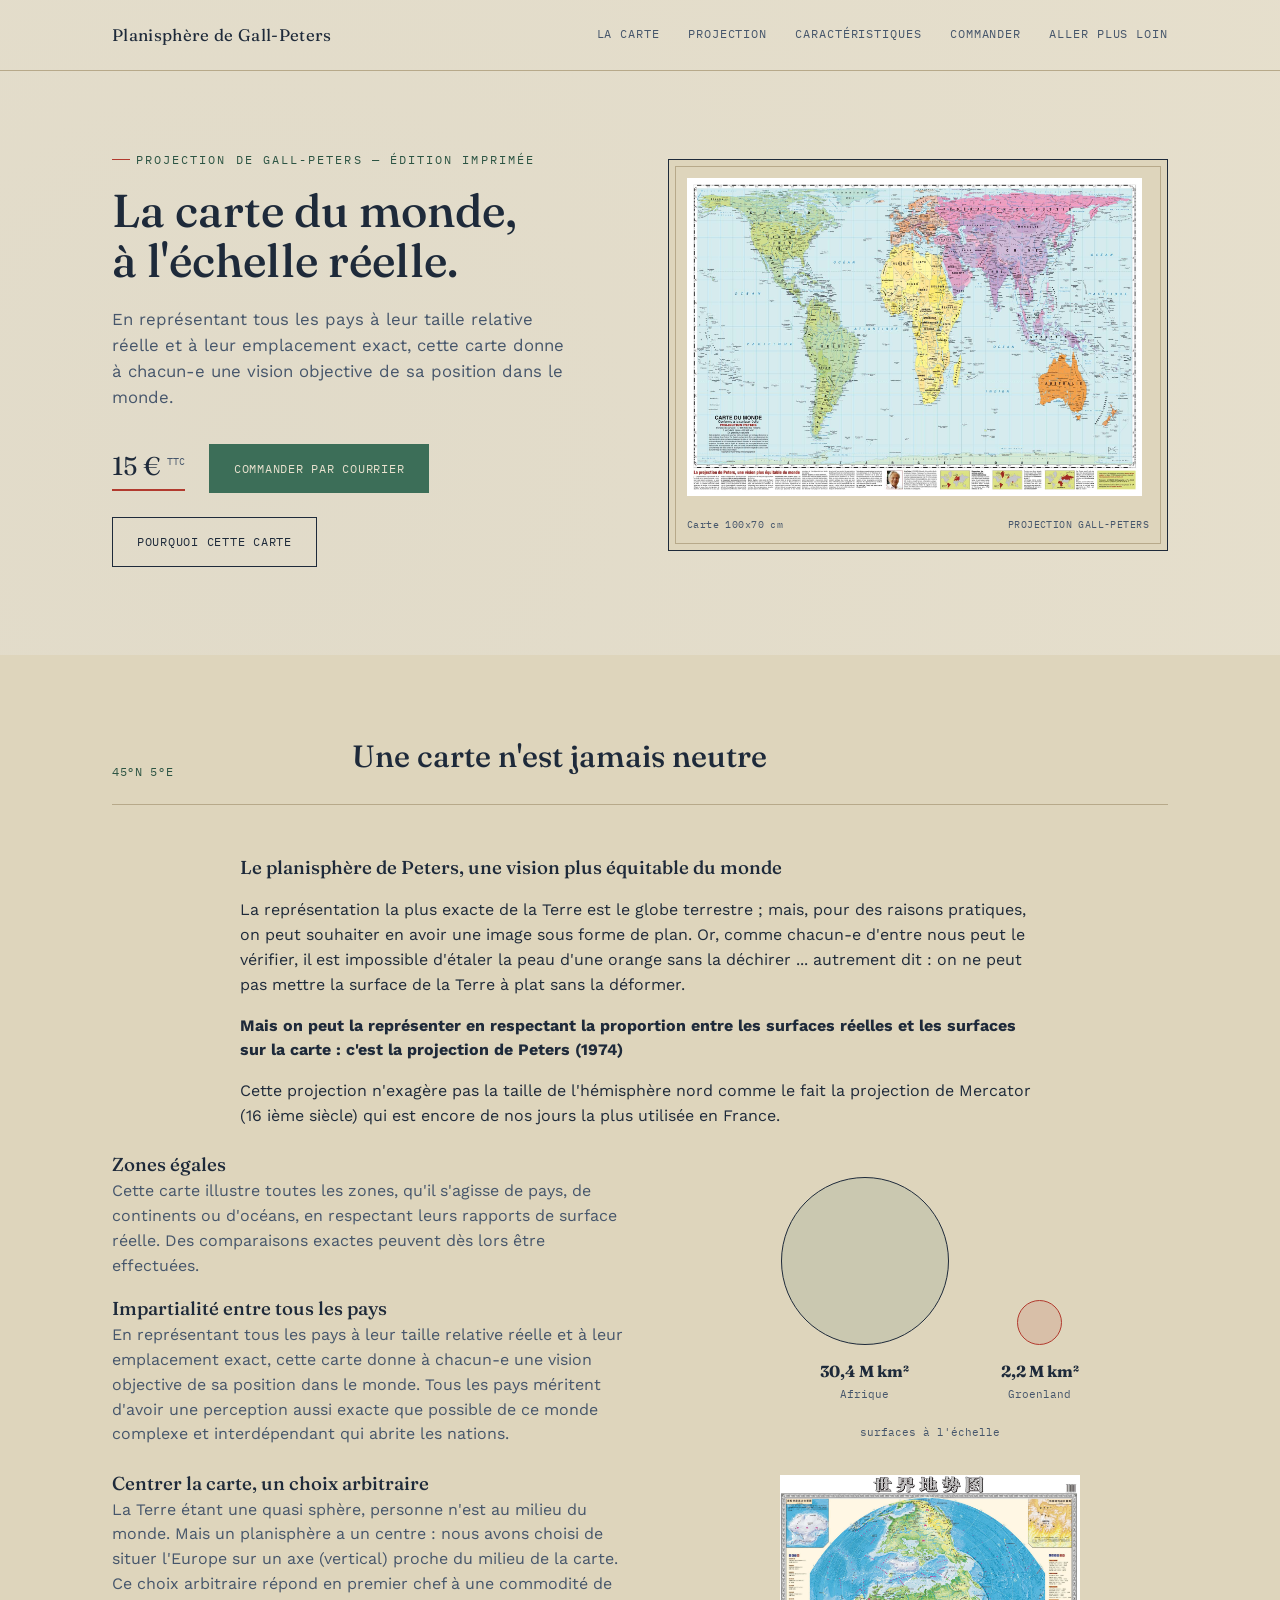
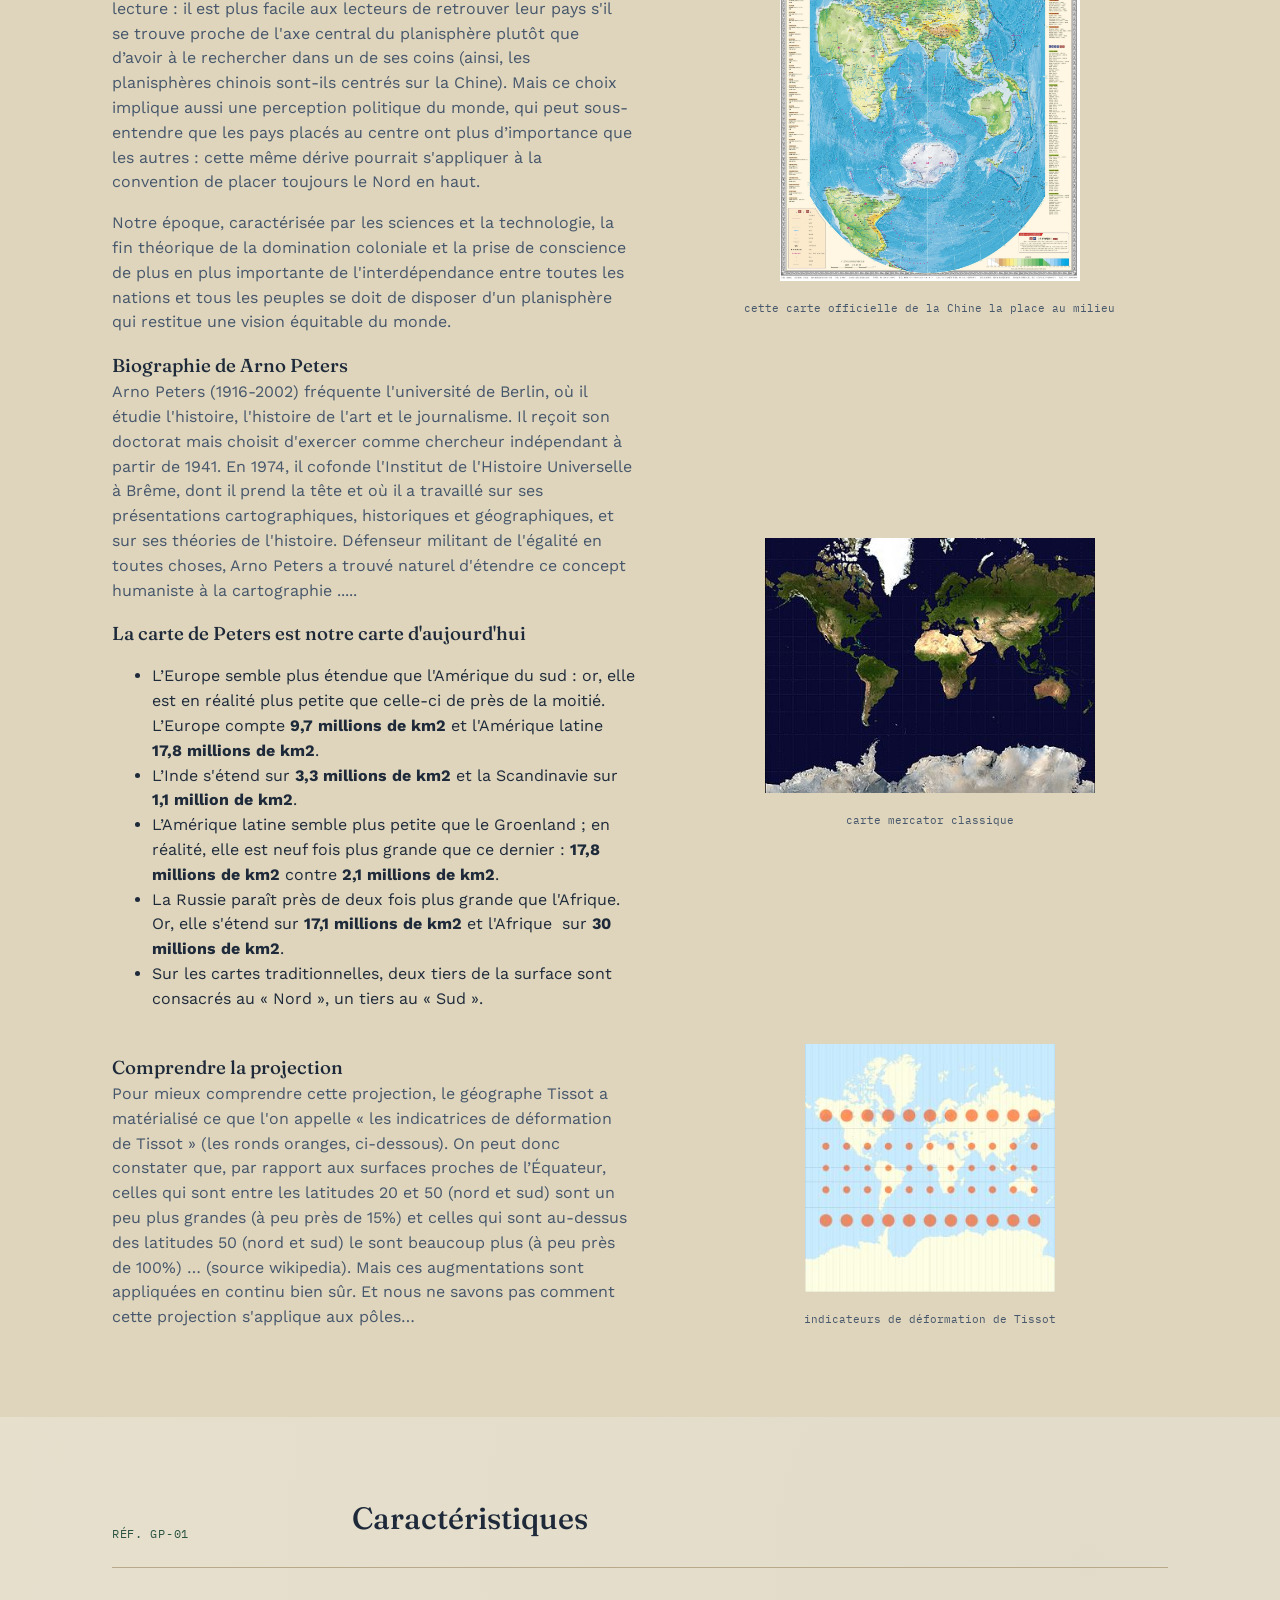
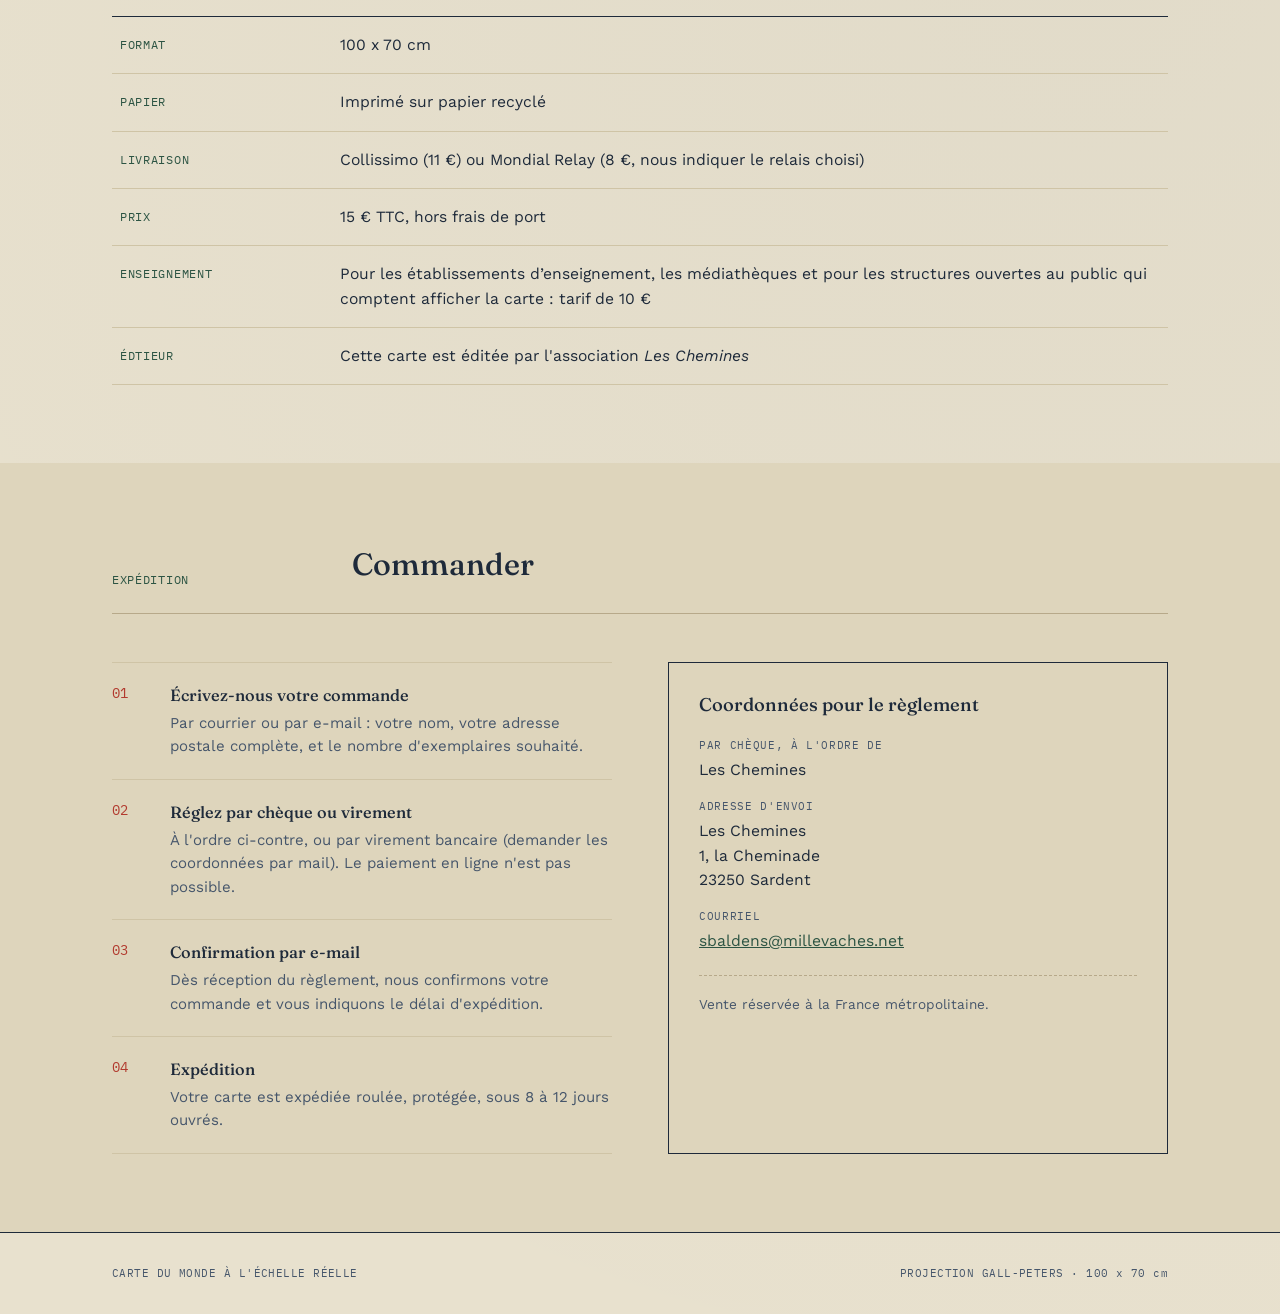
==== site/index.html @ 3d4ef6af "commit" ====
<!DOCTYPE html>
<html lang="fr">
<head>
<meta charset="UTF-8">
<meta name="viewport" content="width=device-width, initial-scale=1.0">
<title>La carte du monde à l'échelle réelle — Projection de Peters</title>
<link rel="preconnect" href="https://fonts.googleapis.com">
<link href="https://fonts.googleapis.com/css2?family=Fraunces:opsz,wght@9..144,400;9..144,500;9..144,600&family=Work+Sans:wght@400;500;600&family=IBM+Plex+Mono:wght@400;500&display=swap" rel="stylesheet">
<link rel="stylesheet" href="style.css"/>
</head>
<body class="paper-texture">
  <header class="site-header">
    <div class="wrap">
      <div class="brand">
        Planisphère de Gall-Peters
      </div>
      <nav>
        <a href="#carte">La carte</a>
        <a href="#pourquoi">Projection</a>
        <a href="#specs">Caractéristiques</a>
        <a href="#commander">Commander</a>
        <a href="#commander">Aller plus loin</a>
      </nav>
    </div>
  </header>

  <section class="hero" id="carte">
    <div class="wrap">
      <div>
        <span class="eyebrow">Projection de Gall-Peters — édition imprimée</span>
        <h1>La carte du monde,<br>à l'échelle réelle.</h1>
        <p class="lede">En représentant tous les pays à leur taille relative  réelle et à leur emplacement exact, cette carte donne à chacun-e une vision objective de sa position dans le monde.</p>
        <div class="hero-cta">
          <div class="price-tag">15&nbsp;€ <sup>TTC</sup></div>
          <a href="#commander" class="btn">Commander par courrier</a>
          <a href="#pourquoi" class="btn btn-outline">Pourquoi cette carte</a>
        </div>
      </div>

      <div class="plate">
        <img src="/img/peters.jpg" alt="Carte de Peters" width="455">
        <div class="plate-caption">
          <span>Carte 100x70 cm</span>
          <span>PROJECTION GALL-PETERS</span>
        </div>
      </div>
    </div>
  </section>

  <section class="band-alt" id="pourquoi">
    <div class="wrap">
      <div class="section-head">
        <span class="coord">45°N&nbsp;5°E</span>
        <h2>Une carte n'est jamais neutre</h2>
      </div>
      <div style="margin: auto ; max-width: 800px;">
        <h3>Le planisphère de Peters, une vision plus équitable du monde</h3>
        <p>La représentation la plus exacte de la Terre est le globe terrestre ; mais, pour des raisons pratiques, on peut souhaiter en avoir une image sous forme de plan. Or, comme chacun-e d'entre nous peut le vérifier, il est impossible d'étaler la peau d'une orange sans la déchirer ... autrement dit : on ne peut pas mettre la surface de la Terre à plat sans la déformer.</p>
        <p><span class="bold">Mais on peut la représenter en respectant la proportion entre les surfaces réelles  et les surfaces sur la carte : c'est la projection de Peters (1974)</span></p>
        <p>Cette projection n'exagère pas la taille de l'hémisphère nord comme le fait la projection de Mercator (16 ième siècle) qui est encore de nos jours la plus utilisée en France.</p>
      </div>
      <div class="why-grid">
        <div class="why-copy">
          <h3>Zones égales</h2>
          <p>Cette carte illustre toutes les zones, qu'il s'agisse de pays, de continents ou d'océans, en respectant leurs rapports de surface réelle. Des comparaisons exactes peuvent dès lors être effectuées.</p>
          <h3>Impartialité entre tous les pays</h2>
          <p>En représentant tous les pays à leur taille relative  réelle et à leur emplacement exact, cette carte donne à chacun-e une vision objective de sa position dans le monde. Tous les pays méritent d'avoir une perception aussi exacte que possible de ce monde complexe et interdépendant qui abrite les nations.</p>
        </div>
        <div>
          <div class="ratio-diagram">
            <div class="ratio-item">
              <div class="ratio-circle big"></div>
              <div class="ratio-label"><strong>30,4 M km²</strong>Afrique</div>
            </div>
            <div class="ratio-item">
              <div class="ratio-circle small"></div>
              <div class="ratio-label"><strong>2,2 M km²</strong>Groenland</div>
            </div>
          </div>
          <p style="text-align:center; font-family:'IBM Plex Mono',monospace; font-size:0.7rem; color:var(--ink-soft);">surfaces à l'échelle</p>
        </div>
      </div>

      <div class="why-grid" style="margin-top: 1rem;">
        <div class="why-copy">
          <h3>Centrer la carte, un choix arbitraire</h2>
          <p>La Terre étant une quasi sphère, personne n'est au milieu du monde. Mais un planisphère a un centre : nous avons choisi de situer l'Europe sur un axe (vertical) proche du milieu de la carte. Ce choix arbitraire répond en premier chef à une commodité de lecture : il est plus facile aux lecteurs  de retrouver leur pays s'il se trouve proche de l'axe central du planisphère plutôt que d’avoir à le rechercher dans un de ses coins (ainsi, les planisphères chinois sont-ils centrés sur la Chine). Mais ce choix implique aussi une perception politique du monde, qui peut sous-entendre que les pays placés au centre ont plus d’importance que les autres : cette même dérive pourrait s'appliquer à la convention de placer toujours le Nord en haut.</p>
          <p>Notre époque, caractérisée par les sciences et la technologie, la fin théorique de la domination coloniale et la prise de conscience de plus en plus importante de l'interdépendance entre toutes les nations et tous les peuples se doit de disposer d'un planisphère qui restitue une vision équitable du monde.</p>
        </div>
        <div>
          <div style="text-align: center;">
            <img src="/img/chine.jpeg" alt="Carte verticale de la Chine" width="300">
          </div>
          <p style="text-align:center; font-family:'IBM Plex Mono',monospace; font-size:0.7rem; color:var(--ink-soft);">cette carte officielle de la Chine la place au milieu</p>
        </div>
      </div>

      <div class="why-grid" style="margin-top: 1rem;">
        <div class="why-copy">
          <h3>Biographie de Arno Peters</h2>
          <p>Arno Peters (1916-2002) fréquente l'université de Berlin, où il étudie l'histoire, l'histoire de l'art et le journalisme. Il reçoit son doctorat mais choisit d'exercer comme chercheur indépendant à partir de 1941. En 1974, il cofonde l'Institut de l'Histoire Universelle à Brême, dont il prend la tête et où il a travaillé sur ses présentations cartographiques, historiques et géographiques, et sur ses théories de l'histoire. Défenseur militant de l'égalité en toutes choses, Arno Peters a trouvé naturel d'étendre ce concept humaniste à la cartographie .....</p>
          <h3>La carte de Peters est notre carte d'aujourd'hui</h3>
          <ul>
            <li>L’Europe semble plus étendue que l'Amérique du sud : or, elle est en réalité plus petite que celle-ci de près de la moitié. L’Europe compte <span class="bold">9,7 millions de km2</span> et l'Amérique latine <span class="bold">17,8 millions de km2</span>.</li>
            <li>L’Inde s'étend sur <span class="bold">3,3 millions de km2</span> et la Scandinavie sur <span class="bold">1,1 million de km2</span>.</li>
            <li>L’Amérique latine semble plus petite que le Groenland ; en réalité, elle est neuf fois plus grande que ce dernier : <span class="bold">17,8 millions de km2</span> contre <span class="bold">2,1 millions de km2</span>.</li>
            <li>La Russie paraît près de deux fois plus grande que l'Afrique. Or, elle s'étend sur <span class="bold">17,1 millions de km2</span> et l'Afrique  sur <span class="bold">30 millions de km2</span>.</li>
            <li>Sur les cartes traditionnelles, deux tiers de la surface sont consacrés au « Nord », un tiers au « Sud ».</li>
          </ul>
        </div>
        <div>
          <div style="text-align: center;">
            <img src="/img/mercator.jpg" alt="Carte mercator" width="330">
          </div>
          <p style="text-align:center; font-family:'IBM Plex Mono',monospace; font-size:0.7rem; color:var(--ink-soft);">carte mercator classique</p>
        </div>
      </div>

      <div class="why-grid" style="margin-top: 1rem;">
        <div class="why-copy">
          <h3>Comprendre la projection</h2>
          <p>Pour mieux comprendre cette projection, le géographe Tissot a matérialisé ce que l'on appelle « les indicatrices de déformation de Tissot » (les ronds oranges, ci-dessous). On peut donc constater que, par rapport aux surfaces proches de l’Équateur, celles qui sont entre les latitudes 20 et 50 (nord et sud) sont un peu plus grandes (à peu près de 15%) et celles qui sont au-dessus des latitudes 50 (nord et sud) le sont beaucoup plus (à peu près de 100%) … (source wikipedia). Mais ces augmentations sont appliquées en continu bien sûr. Et nous ne savons pas comment cette projection s'applique aux pôles…</p>
        </div>
        <div>
          <div style="text-align: center;">
            <img src="/img/projection-tissot.jpg" alt="Carte représentant les indicateurs de Tissot" width="250">
          </div>
          <p style="text-align:center; font-family:'IBM Plex Mono',monospace; font-size:0.7rem; color:var(--ink-soft);">indicateurs de déformation de Tissot</p>
        </div>
      </div>
    </div>
  </section>

  <section id="specs">
    <div class="wrap">
      <div class="section-head">
        <span class="coord">RÉF. GP-01</span>
        <h2>Caractéristiques</h2>
      </div>
      <table class="specs-table">
        <tr><td>Format</td><td>100 x 70 cm</td></tr>
        <tr><td>Papier</td><td>Imprimé sur papier recyclé</td></tr>
        <tr><td>Livraison</td><td>Collissimo (11&nbsp;€) ou Mondial Relay (8&nbsp;€, nous indiquer le relais choisi)</td></tr>
        <tr><td>Prix</td><td>15&nbsp;€ TTC, hors frais de port</td></tr>
        <tr><td>Enseignement</td><td>Pour les établissements d’enseignement, les médiathèques et pour les structures ouvertes au public qui comptent afficher la carte : tarif de 10&nbsp;€</td></tr>
        <tr><td>Édtieur</td><td>Cette carte est éditée par l'association <span style="font-style: italic;">Les Chemines</span></td></tr>
      </table>
    </div>
  </section>

  <section class="band-alt" id="commander">
    <div class="wrap">
      <div class="section-head">
        <span class="coord">EXPÉDITION</span>
        <h2>Commander</h2>
      </div>
      <div class="order-grid">
        <ol class="steps">
          <li>
            <div>
              <h4>Écrivez-nous votre commande</h4>
              <p>Par courrier ou par e-mail : votre nom, votre adresse postale complète, et le nombre d'exemplaires souhaité.</p>
            </div>
          </li>
          <li>
            <div>
              <h4>Réglez par chèque ou virement</h4>
              <p>À l'ordre ci-contre, ou par virement bancaire (demander les coordonnées par mail). Le paiement en ligne n'est pas possible.</p>
            </div>
          </li>
          <li>
            <div>
              <h4>Confirmation par e-mail</h4>
              <p>Dès réception du règlement, nous confirmons votre commande et vous indiquons le délai d'expédition.</p>
            </div>
          </li>
          <li>
            <div>
              <h4>Expédition</h4>
              <p>Votre carte est expédiée roulée, protégée, sous 8 à 12 jours ouvrés.</p>
            </div>
          </li>
        </ol>

        <div class="order-box">
          <h3>Coordonnées pour le règlement</h3>
          <dl>
            <dt>Par chèque, à l'ordre de</dt>
            <dd>Les Chemines</dd>
            <dt>Adresse d'envoi</dt>
            <dd>Les Chemines<br>1, la Cheminade<br>23250 Sardent</dd>
            <dt>Courriel</dt>
            <dd><a href="mailto:sbaldens@millevaches.net">sbaldens@millevaches.net</a></dd>
          </dl>
          <p class="order-note">Vente réservée à la France métropolitaine.</p>
        </div>
      </div>
    </div>
  </section>

  <footer>
    <div class="wrap">
      <p>CARTE DU MONDE À L'ÉCHELLE RÉELLE</p>
      <p>PROJECTION GALL-PETERS · 100 x 70 cm</p>
    </div>
  </footer>

</body>
</html>
---- site/style.css ----
:root{
  --paper: #E8E1CE;
  --paper-deep: #DED5BC;
  --ink: #1E2A3A;
  --ink-soft: #46566B;
  --verdigris: #3C6E58;
  --verdigris-deep: #2C5443;
  --meridian: #B23A2E;
  --line: #B7A98A;
  --line-soft: #CFC4A6;
  --max: 1120px;
}

*{ box-sizing: border-box; }
html{ scroll-behavior: smooth; }
body{
  margin:0;
  background: var(--paper);
  color: var(--ink);
  font-family: 'Work Sans', sans-serif;
  font-size: 16px;
  line-height: 1.55;
  -webkit-font-smoothing: antialiased;
}

.paper-texture{
  background-image:
    radial-gradient(circle at 20% 10%, rgba(30,42,58,0.035), transparent 40%),
    radial-gradient(circle at 85% 70%, rgba(30,42,58,0.03), transparent 45%);
}

h1,h2,h3{
  font-family: 'Fraunces', serif;
  font-weight: 500;
  margin: 0;
  color: var(--ink);
}

.mono{
  font-family: 'IBM Plex Mono', monospace;
  letter-spacing: 0.04em;
}
.bold {
  font-weight: bold;
}

.eyebrow{
  font-family: 'IBM Plex Mono', monospace;
  font-size: 0.72rem;
  letter-spacing: 0.18em;
  text-transform: uppercase;
  color: var(--verdigris-deep);
  display: inline-flex;
  align-items: center;
  gap: 0.5em;
}
.eyebrow::before{
  content: "";
  width: 18px;
  height: 1px;
  background: var(--meridian);
  display: inline-block;
}

.wrap{
  max-width: var(--max);
  margin: 0 auto;
  padding: 0 32px;
}

a{ color: var(--verdigris-deep); }

/* ---------- HEADER ---------- */
.site-header{
  border-bottom: 1px solid var(--line);
  padding: 22px 0;
}
.site-header .wrap{
  display:flex;
  align-items:center;
  justify-content: space-between;
}
.brand{
  display:flex;
  align-items:center;
  gap:12px;
  font-family:'Fraunces', serif;
  font-size: 1.05rem;
  letter-spacing: 0.02em;
}
nav{ display:flex; gap: 28px; }
nav a{
  font-family:'IBM Plex Mono', monospace;
  font-size: 0.72rem;
  letter-spacing: 0.08em;
  text-transform: uppercase;
  text-decoration:none;
  color: var(--ink-soft);
  border-bottom: 1px solid transparent;
  padding-bottom: 2px;
  transition: border-color 0.2s ease, color 0.2s ease;
}
nav a:hover{ color: var(--ink); border-color: var(--meridian); }

/* ---------- HERO ---------- */
.hero{
  padding: 72px 0 88px;
}
.hero .wrap{
  display:grid;
  grid-template-columns: 1fr 1fr;
  gap: 56px;
  align-items:center;
}
.hero h1{
  font-size: clamp(2.1rem, 3.6vw, 3.1rem);
  line-height: 1.08;
  margin-top: 18px;
}
.hero p.lede{
  margin-top: 20px;
  max-width: 46ch;
  color: var(--ink-soft);
  font-size: 1.05rem;
}
.hero-cta{
  margin-top: 34px;
  display:flex;
  align-items:center;
  gap: 24px;
  flex-wrap: wrap;
}
.price-tag{
  font-family:'Fraunces', serif;
  font-size: 1.6rem;
  border-bottom: 2px solid var(--meridian);
  padding-bottom: 2px;
}
.price-tag sup{
  font-family:'IBM Plex Mono', monospace;
  font-size: 0.6rem;
  color: var(--ink-soft);
  top: -1em;
}
.btn{
  display:inline-block;
  background: var(--verdigris);
  color: var(--paper);
  font-family:'IBM Plex Mono', monospace;
  font-size: 0.78rem;
  letter-spacing: 0.06em;
  text-transform: uppercase;
  text-decoration:none;
  padding: 14px 24px;
  border: 1px solid var(--verdigris);
  transition: background 0.2s ease, color 0.2s ease;
}
.btn:hover{ background: transparent; color: var(--verdigris-deep); }
.btn-outline{
  background: transparent;
  color: var(--ink);
  border: 1px solid var(--ink);
}
.btn-outline:hover{ background: var(--ink); color: var(--paper); }

/* ---------- MAP PLATE ---------- */
.plate{
  position: relative;
  background: var(--paper-deep);
  border: 1px solid var(--ink);
  padding: 18px;
}
.plate::before{
  content:"";
  position:absolute;
  inset: 6px;
  border: 1px solid var(--line);
  pointer-events:none;
}
.plate svg{ display:block; width:100%; height:auto; }
.plate-caption{
  display:flex;
  justify-content: space-between;
  font-family:'IBM Plex Mono', monospace;
  font-size: 0.65rem;
  color: var(--ink-soft);
  margin-top: 12px;
  letter-spacing: 0.04em;
}

/* ---------- SECTION SCAFFOLDING ---------- */
section{ padding: 78px 0; }
.section-head{
  display:grid;
  grid-template-columns: 200px 1fr;
  gap: 40px;
  margin-bottom: 48px;
  align-items: end;
  border-bottom: 1px solid var(--line);
  padding-bottom: 24px;
}
.section-head .coord{
  font-family:'IBM Plex Mono', monospace;
  font-size: 0.72rem;
  color: var(--verdigris-deep);
  letter-spacing: 0.06em;
}
.section-head h2{ font-size: clamp(1.5rem, 2.4vw, 2rem); }
.band-alt{ background: var(--paper-deep); }

/* ---------- WHY (comparison) ---------- */
.why-grid{
  display:grid;
  grid-template-columns: 1.1fr 1fr;
  gap: 56px;
  align-items:center;
}
.why-copy p{ color: var(--ink-soft); margin: 0 0 16px; max-width: 52ch; }
.why-copy p:last-child{ margin-bottom:0; }

.ratio-diagram{
  display:flex;
  align-items:flex-end;
  justify-content: center;
  gap: 52px;
  padding: 32px 0 10px;
}
.ratio-item{ text-align:center; }
.ratio-circle{
  border: 1px solid var(--ink);
  border-radius: 50%;
  margin: 0 auto 14px;
}
.ratio-circle.big{ width: 168px; height: 168px; background: rgba(60,110,88,0.12); }
.ratio-circle.small{ width: 45px; height: 45px; background: rgba(178,58,46,0.14); border-color: var(--meridian); }
.ratio-label{ font-family:'IBM Plex Mono', monospace; font-size: 0.7rem; color: var(--ink-soft); }
.ratio-label strong{ display:block; color: var(--ink); font-family:'Fraunces',serif; font-size:1rem; margin-bottom:2px; }

/* ---------- SPECS ---------- */
.specs-table{
  width: 100%;
  border-collapse: collapse;
  font-family:'IBM Plex Mono', monospace;
  font-size: 0.85rem;
}
.specs-table tr{ border-bottom: 1px solid var(--line-soft); }
.specs-table tr:first-child{ border-top: 1px solid var(--ink); }
.specs-table td{ padding: 16px 8px; vertical-align: top; }
.specs-table td:first-child{
  width: 220px;
  color: var(--verdigris-deep);
  text-transform: uppercase;
  letter-spacing: 0.06em;
  font-size: 0.72rem;
  padding-top: 19px;
}
.specs-table td:last-child{ font-family:'Work Sans', sans-serif; font-size: 0.98rem; }

/* ---------- ORDER ---------- */
.order-grid{
  display:grid;
  grid-template-columns: 1fr 1fr;
  gap: 56px;
}
.steps{ list-style:none; margin:0; padding:0; counter-reset: step; }
.steps li{
  counter-increment: step;
  display:grid;
  grid-template-columns: 40px 1fr;
  gap: 18px;
  padding: 20px 0;
  border-bottom: 1px solid var(--line-soft);
}
.steps li:first-child{ border-top: 1px solid var(--line-soft); }
.steps li::before{
  content: counter(step, decimal-leading-zero);
  font-family:'IBM Plex Mono', monospace;
  font-size: 0.85rem;
  color: var(--meridian);
}
.steps h4{
  font-family:'Fraunces', serif;
  font-weight: 500;
  font-size: 1.02rem;
  margin: 0 0 4px;
}
.steps p{ margin:0; color: var(--ink-soft); font-size: 0.94rem; }

.order-box{
  background: var(--paper-deep);
  border: 1px solid var(--ink);
  padding: 28px 30px;
}
.order-box h3{ font-size: 1.15rem; margin-bottom: 18px; }
.order-box dl{ margin:0; }
.order-box dt{
  font-family:'IBM Plex Mono', monospace;
  font-size: 0.68rem;
  text-transform: uppercase;
  letter-spacing: 0.06em;
  color: var(--ink-soft);
  margin-top: 16px;
}
.order-box dt:first-child{ margin-top:0; }
.order-box dd{ margin: 4px 0 0; font-size: 0.98rem; }
.order-note{
  margin-top: 22px;
  padding-top: 18px;
  border-top: 1px dashed var(--line);
  font-size: 0.85rem;
  color: var(--ink-soft);
}

/* ---------- FOOTER ---------- */
footer{
  border-top: 1px solid var(--ink);
  padding: 32px 0;
}
footer .wrap{
  display:flex;
  justify-content: space-between;
  align-items:center;
  flex-wrap: wrap;
  gap: 12px;
}
footer p{
  margin:0;
  font-family:'IBM Plex Mono', monospace;
  font-size: 0.7rem;
  color: var(--ink-soft);
  letter-spacing: 0.04em;
}

@media (max-width: 860px){
  .hero .wrap, .why-grid, .order-grid{ grid-template-columns: 1fr; }
  .section-head{ grid-template-columns: 1fr; gap: 8px; }
  nav{ display:none; }
  .ratio-diagram{ gap: 32px; }
}

:focus-visible{ outline: 2px solid var(--meridian); outline-offset: 3px; }
@media (prefers-reduced-motion: reduce){ html{ scroll-behavior:auto; } }
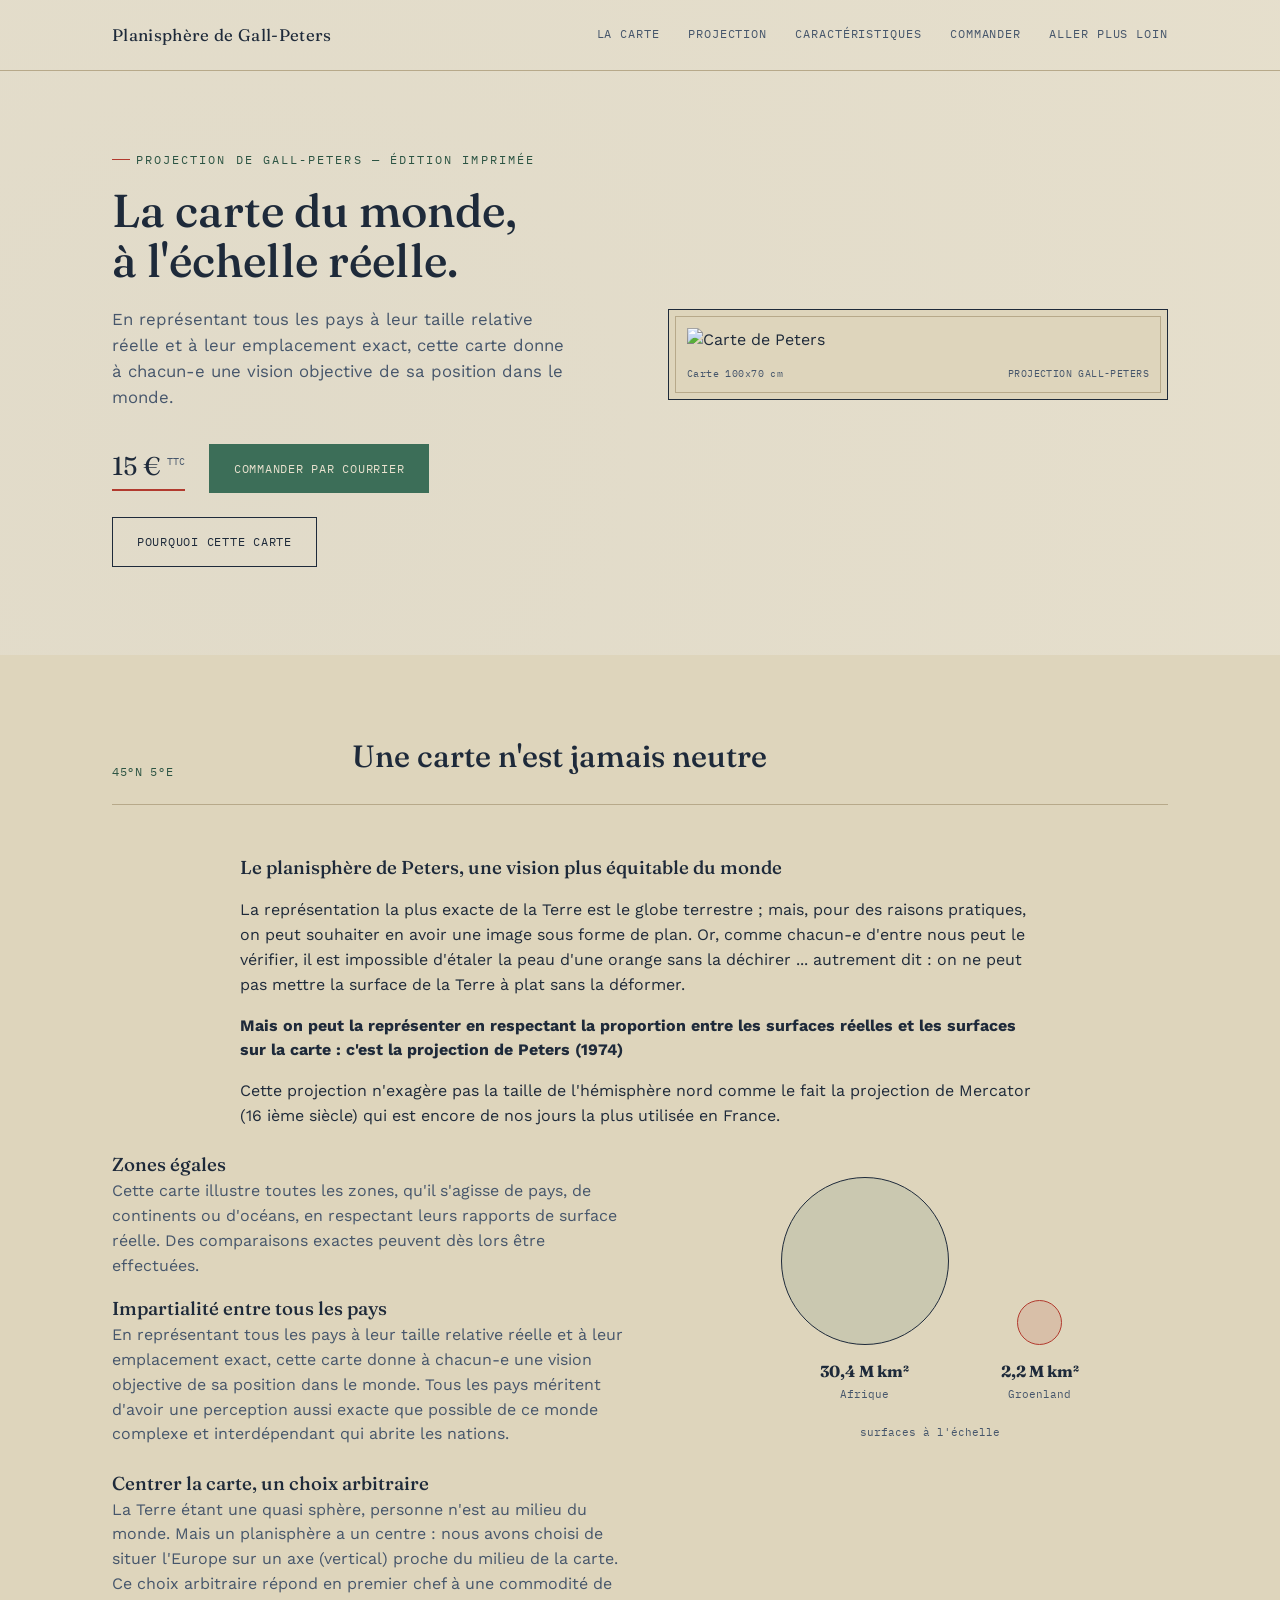
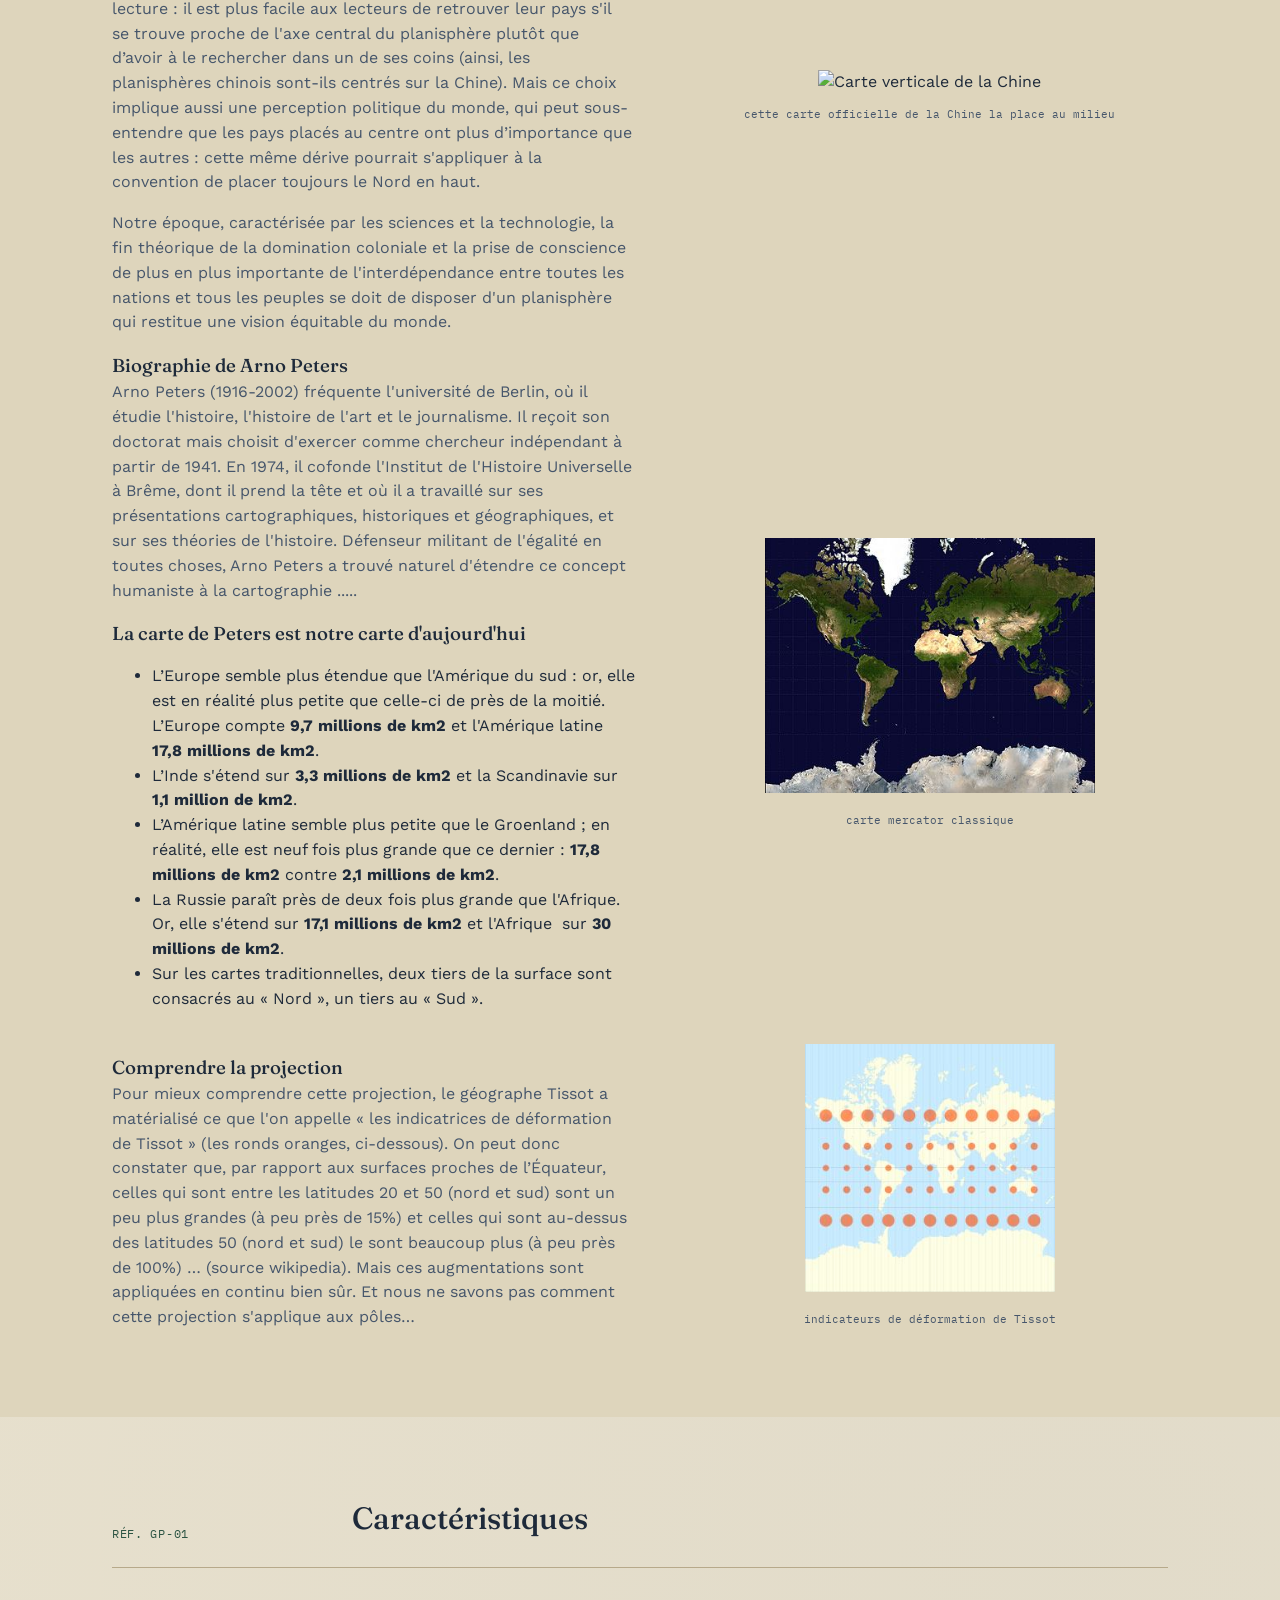
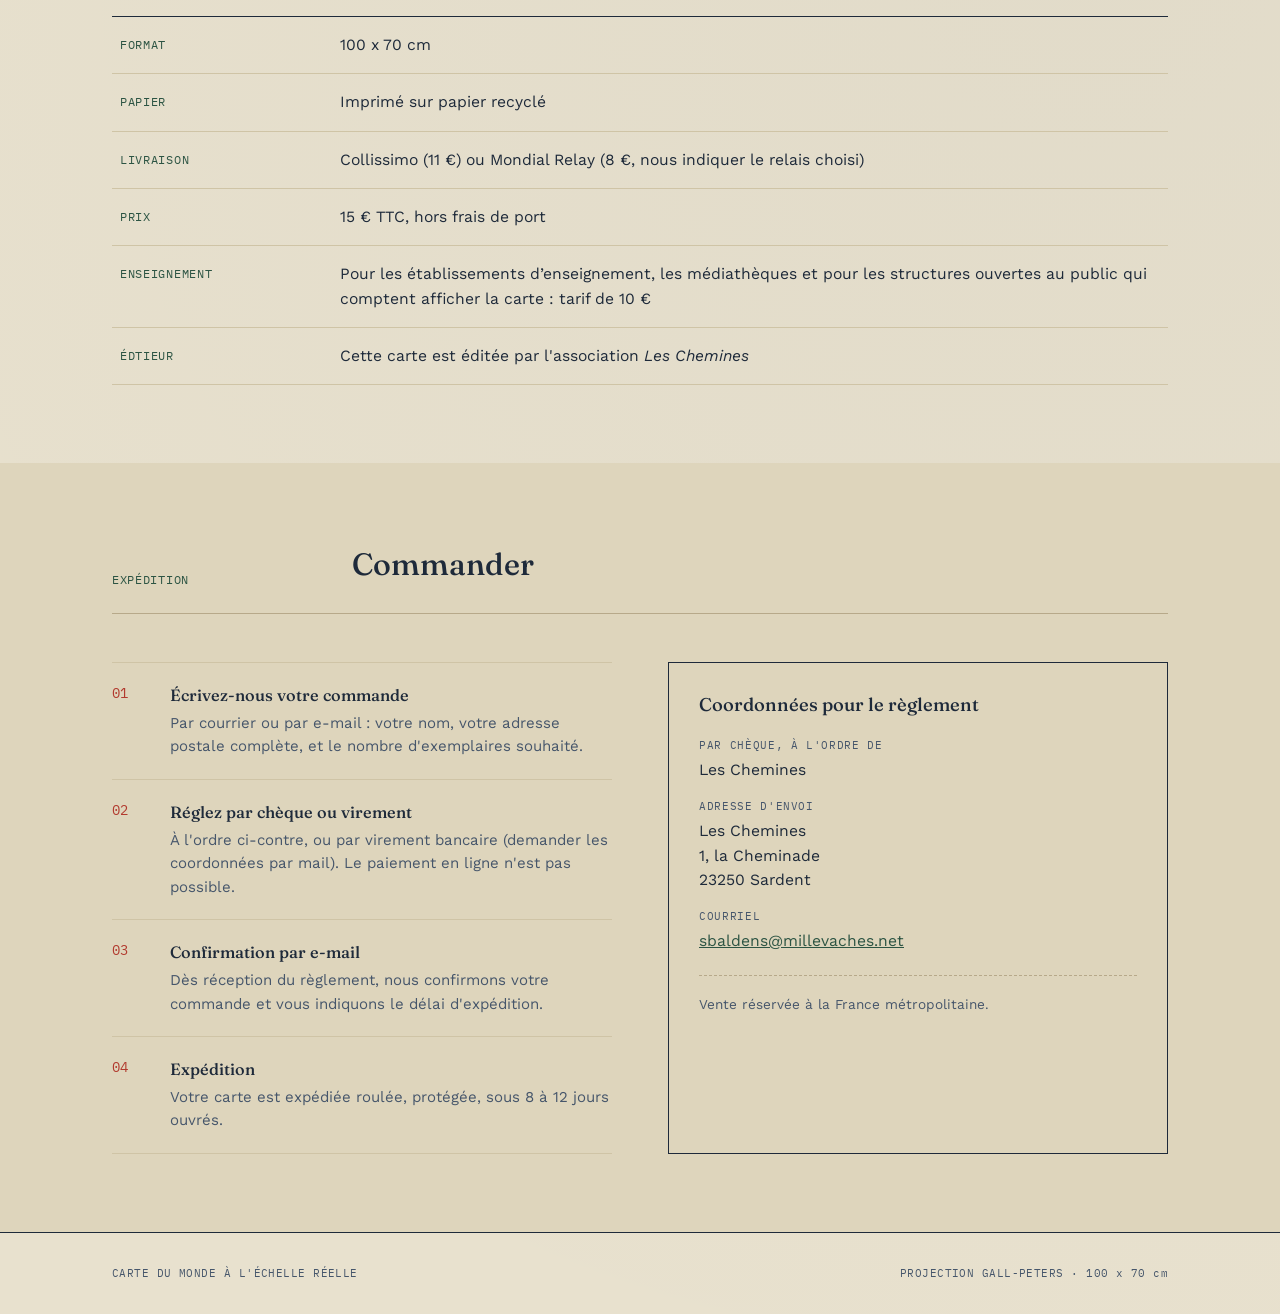
==== commit 122018ef: "smaller images" ====
--- a/site/index.html
+++ b/site/index.html
@@ -38,7 +38,7 @@
       </div>
 
       <div class="plate">
-        <img src="/img/peters.jpg" alt="Carte de Peters" width="455">
+        <img src="/img/peters-sm.jpg" alt="Carte de Peters" width="455">
         <div class="plate-caption">
           <span>Carte 100x70 cm</span>
           <span>PROJECTION GALL-PETERS</span>
@@ -89,7 +89,7 @@
         </div>
         <div>
           <div style="text-align: center;">
-            <img src="/img/chine.jpeg" alt="Carte verticale de la Chine" width="300">
+            <img src="/img/chine-sm.jpeg" alt="Carte verticale de la Chine" width="300">
           </div>
           <p style="text-align:center; font-family:'IBM Plex Mono',monospace; font-size:0.7rem; color:var(--ink-soft);">cette carte officielle de la Chine la place au milieu</p>
         </div>
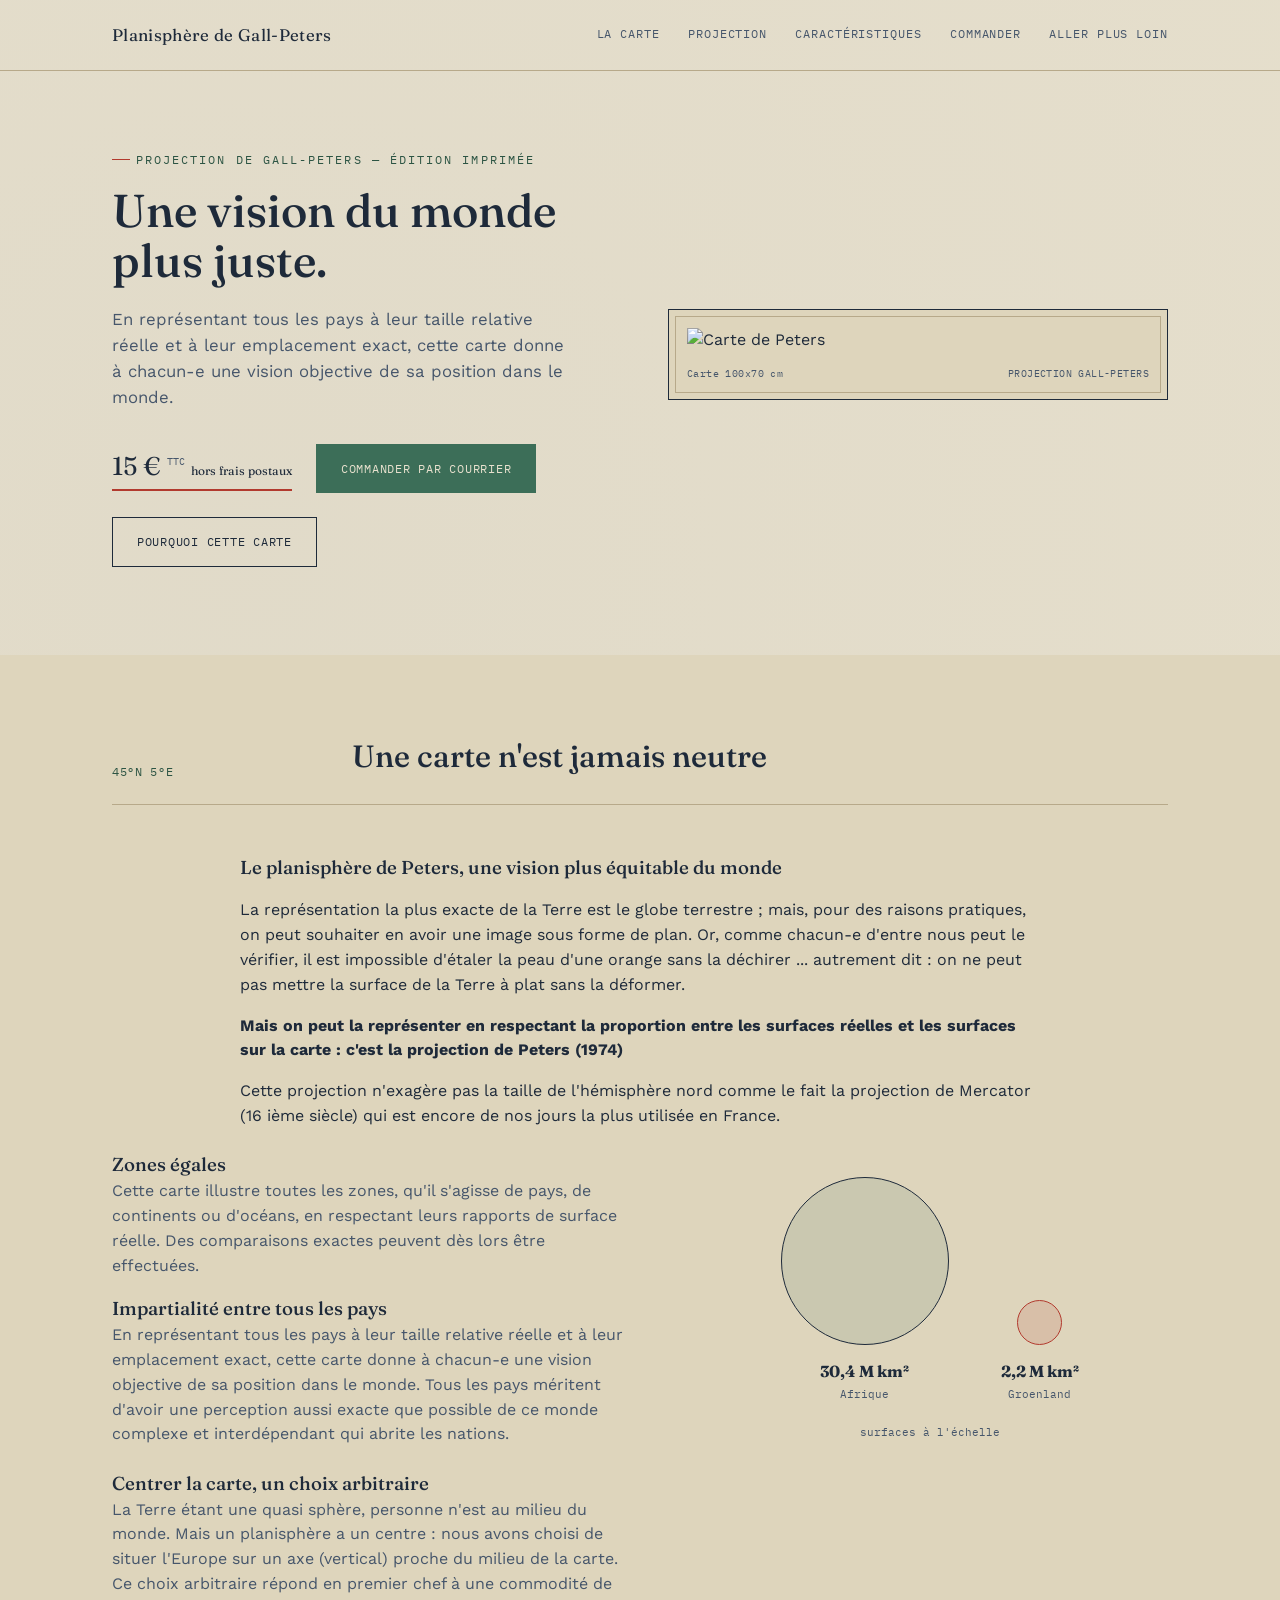
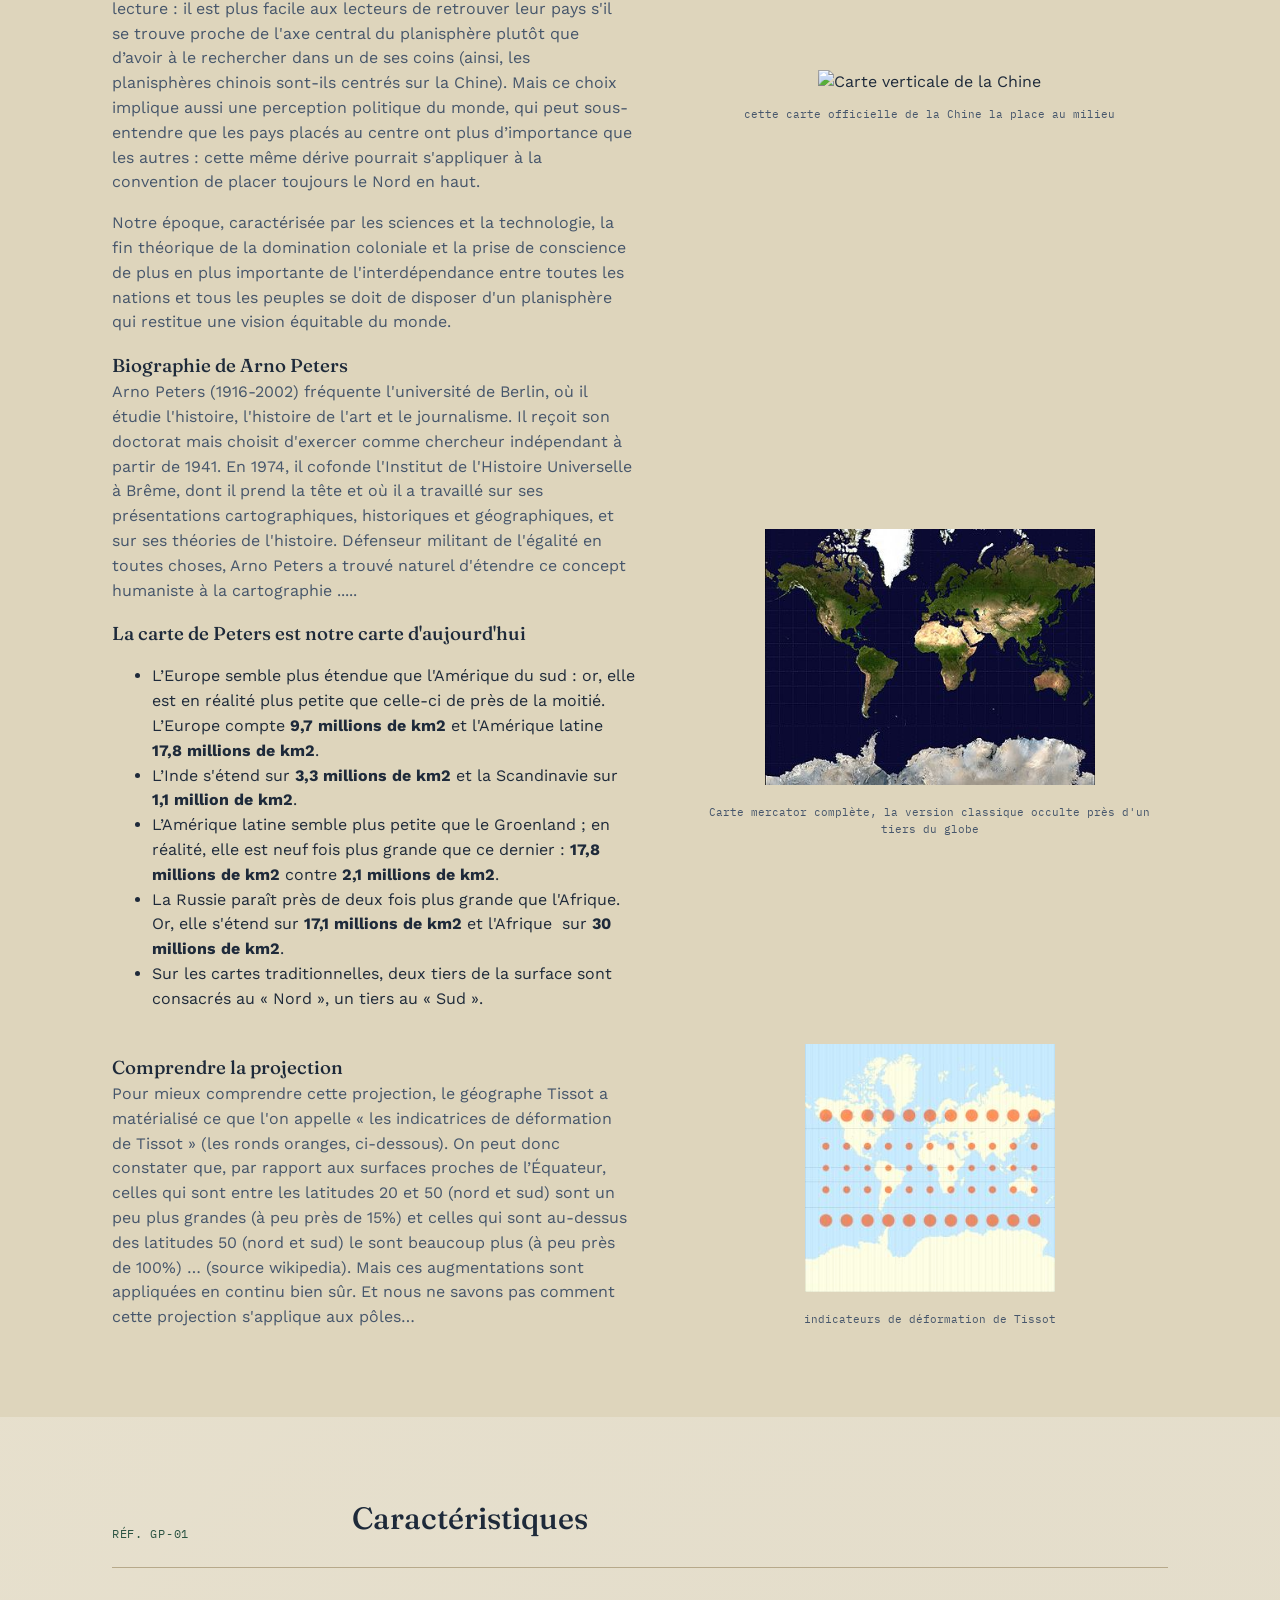
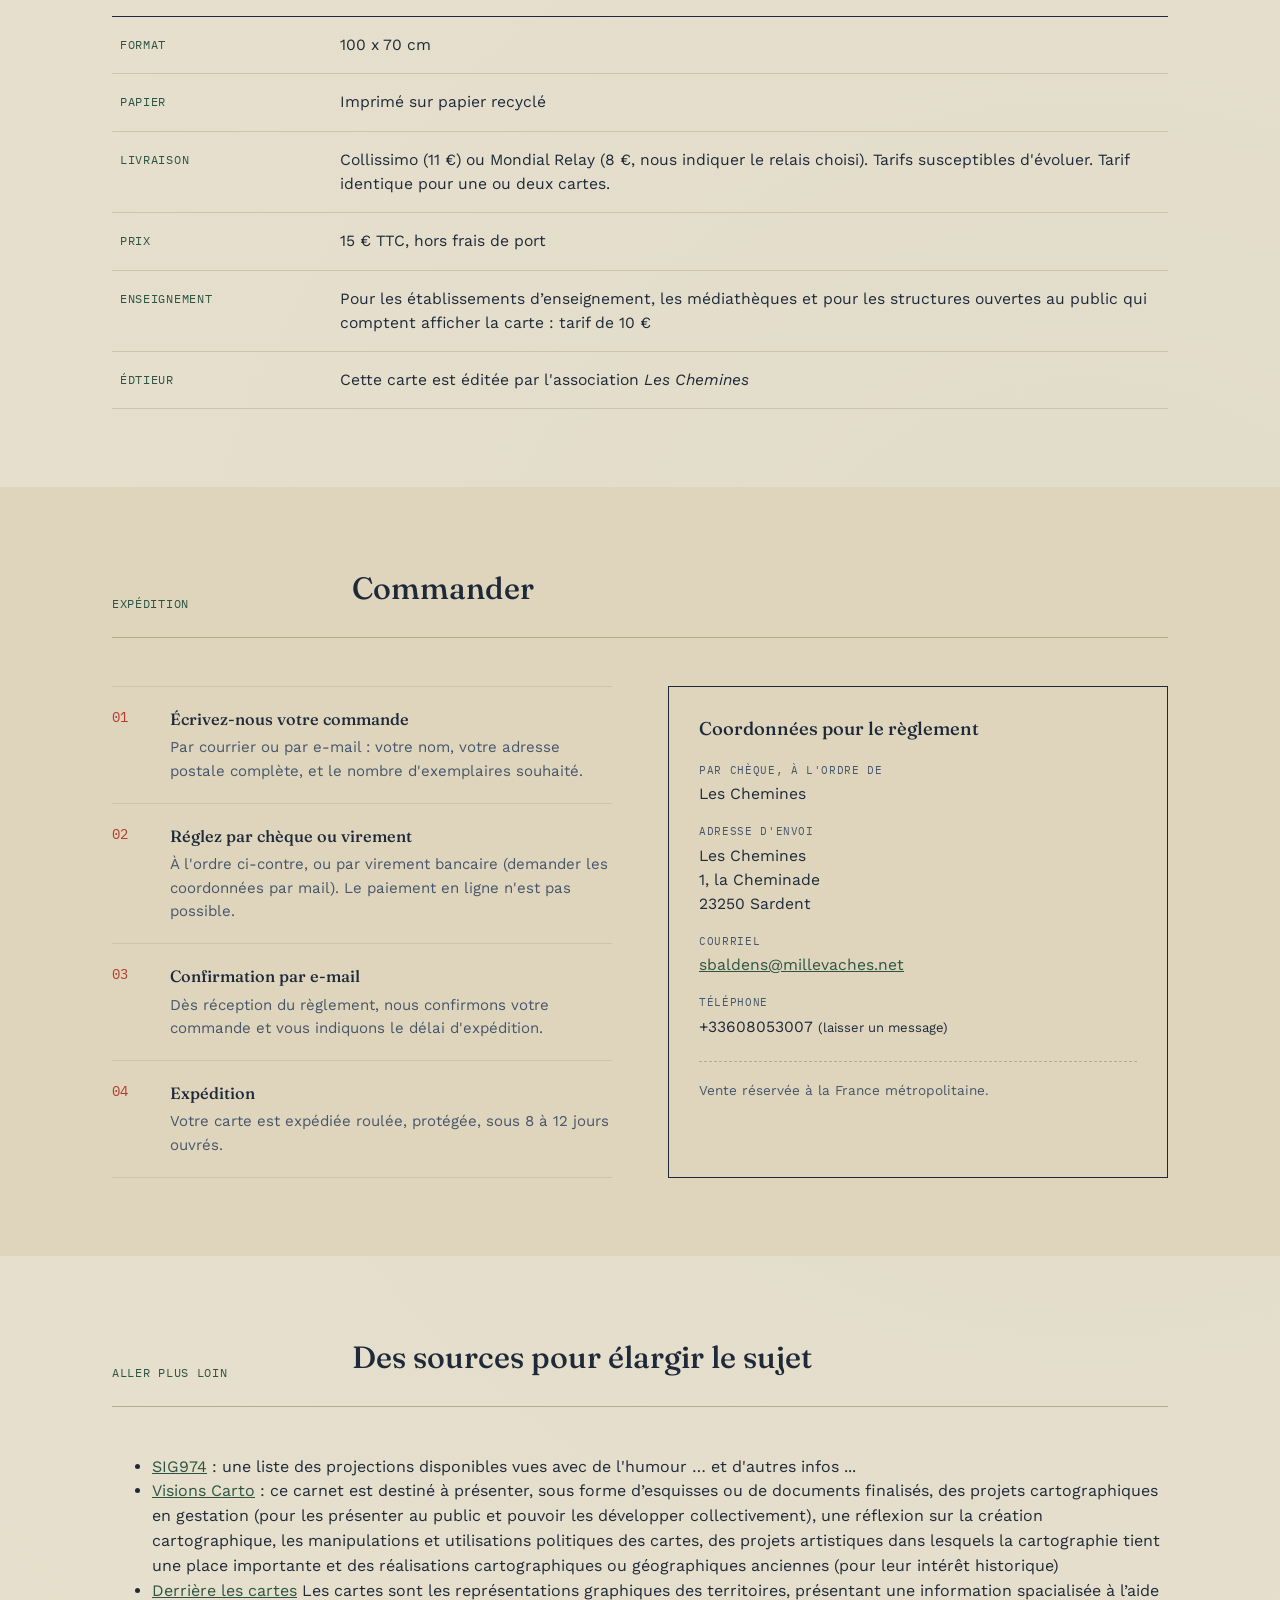
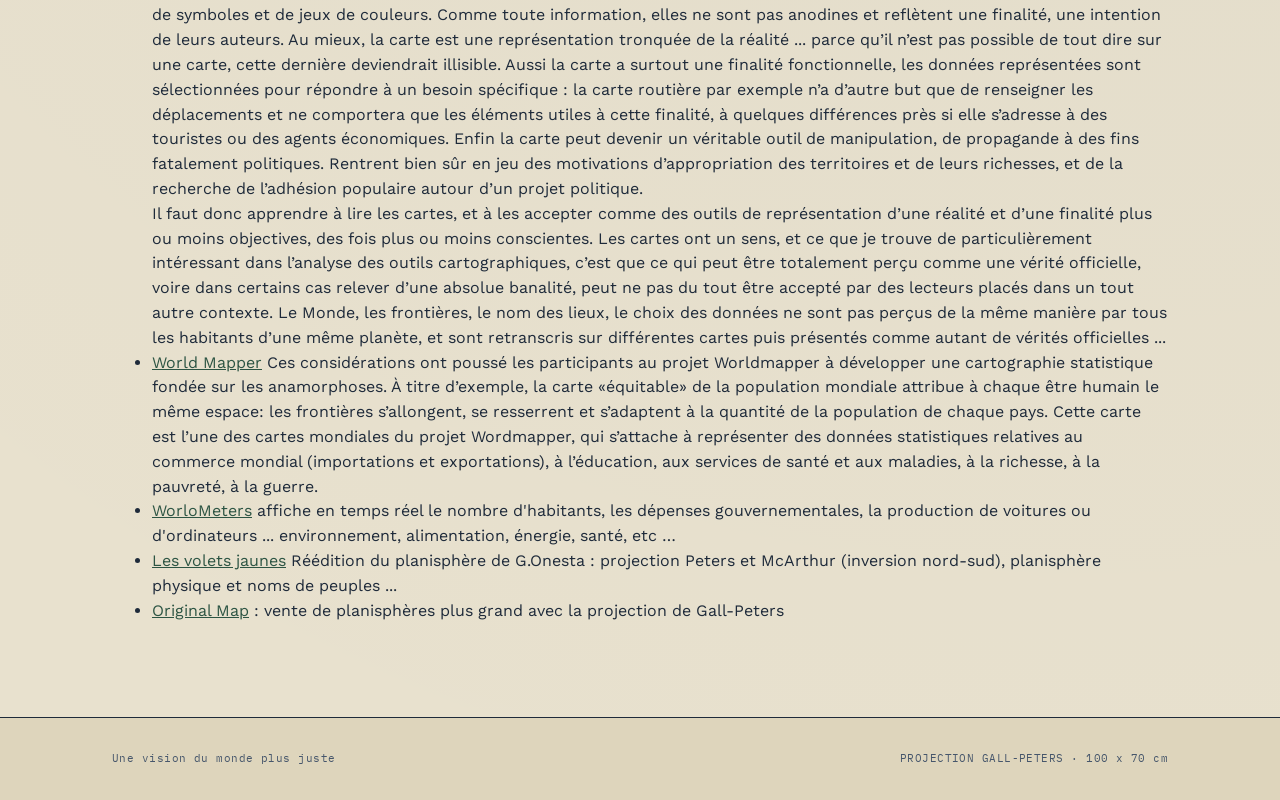
==== commit d8d1ae00: "up" ====
--- a/site/index.html
+++ b/site/index.html
@@ -3,7 +3,7 @@
 <head>
 <meta charset="UTF-8">
 <meta name="viewport" content="width=device-width, initial-scale=1.0">
-<title>La carte du monde à l'échelle réelle — Projection de Peters</title>
+<title>Une vision du monde plus juste — Carte avec projection de Peters</title>
 <link rel="preconnect" href="https://fonts.googleapis.com">
 <link href="https://fonts.googleapis.com/css2?family=Fraunces:opsz,wght@9..144,400;9..144,500;9..144,600&family=Work+Sans:wght@400;500;600&family=IBM+Plex+Mono:wght@400;500&display=swap" rel="stylesheet">
 <link rel="stylesheet" href="style.css"/>
@@ -28,10 +28,10 @@
     <div class="wrap">
       <div>
         <span class="eyebrow">Projection de Gall-Peters — édition imprimée</span>
-        <h1>La carte du monde,<br>à l'échelle réelle.</h1>
+        <h1>Une vision du monde<br>plus juste.</h1>
         <p class="lede">En représentant tous les pays à leur taille relative  réelle et à leur emplacement exact, cette carte donne à chacun-e une vision objective de sa position dans le monde.</p>
         <div class="hero-cta">
-          <div class="price-tag">15&nbsp;€ <sup>TTC</sup></div>
+          <div class="price-tag">15&nbsp;€ <sup>TTC</sup> <span style="font-size : 0.75rem;">hors frais postaux</span></div>
           <a href="#commander" class="btn">Commander par courrier</a>
           <a href="#pourquoi" class="btn btn-outline">Pourquoi cette carte</a>
         </div>
@@ -112,7 +112,7 @@
           <div style="text-align: center;">
             <img src="/img/mercator.jpg" alt="Carte mercator" width="330">
           </div>
-          <p style="text-align:center; font-family:'IBM Plex Mono',monospace; font-size:0.7rem; color:var(--ink-soft);">carte mercator classique</p>
+          <p style="text-align:center; font-family:'IBM Plex Mono',monospace; font-size:0.7rem; color:var(--ink-soft);">Carte mercator complète, la version classique occulte près d'un tiers du globe</p>
         </div>
       </div>
 
@@ -140,7 +140,7 @@
       <table class="specs-table">
         <tr><td>Format</td><td>100 x 70 cm</td></tr>
         <tr><td>Papier</td><td>Imprimé sur papier recyclé</td></tr>
-        <tr><td>Livraison</td><td>Collissimo (11&nbsp;€) ou Mondial Relay (8&nbsp;€, nous indiquer le relais choisi)</td></tr>
+        <tr><td>Livraison</td><td>Collissimo (11&nbsp;€) ou Mondial Relay (8&nbsp;€, nous indiquer le relais choisi). Tarifs susceptibles d'évoluer. Tarif identique pour une ou deux cartes.</td></tr>
         <tr><td>Prix</td><td>15&nbsp;€ TTC, hors frais de port</td></tr>
         <tr><td>Enseignement</td><td>Pour les établissements d’enseignement, les médiathèques et pour les structures ouvertes au public qui comptent afficher la carte : tarif de 10&nbsp;€</td></tr>
         <tr><td>Édtieur</td><td>Cette carte est éditée par l'association <span style="font-style: italic;">Les Chemines</span></td></tr>
@@ -191,6 +191,8 @@
             <dd>Les Chemines<br>1, la Cheminade<br>23250 Sardent</dd>
             <dt>Courriel</dt>
             <dd><a href="mailto:sbaldens@millevaches.net">sbaldens@millevaches.net</a></dd>
+            <dt>Téléphone</dt>
+            <dd>+33608053007 <small>(laisser un message)</small></dd>
           </dl>
           <p class="order-note">Vente réservée à la France métropolitaine.</p>
         </div>
@@ -198,9 +200,27 @@
     </div>
   </section>
 
-  <footer>
-    <div class="wrap">
-      <p>CARTE DU MONDE À L'ÉCHELLE RÉELLE</p>
+  <section id="more">
+    <div class="wrap">
+      <div class="section-head">
+        <span class="coord">ALLER PLUS LOIN</span>
+        <h2>Des sources pour élargir le sujet</h2>
+      </div>
+      <ul>
+        <li><a href="http://sig974.free.fr/?p=733/">SIG974</a> : une liste des projections disponibles vues avec de l'humour … et d'autres infos ...</li>
+        <li><a href="https://www.visionscarto.net/">Visions Carto</a> : ce carnet est destiné à présenter, sous forme d’esquisses ou de documents finalisés, des projets cartographiques en gestation (pour les présenter au public et pouvoir les développer collectivement), une réflexion sur la création cartographique, les manipulations et utilisations politiques des cartes, des projets artistiques dans lesquels la cartographie tient une place importante et des réalisations cartographiques ou géographiques anciennes (pour leur intérêt historique)</li>
+        <li><a href="http://derrierelescartes.over-blog.com/">Derrière les cartes</a> Les cartes sont les représentations graphiques des territoires, présentant une information spacialisée à l’aide de symboles et de jeux de couleurs. Comme toute information, elles ne sont pas anodines et reflètent une finalité, une intention de leurs auteurs. Au mieux, la carte est une représentation tronquée de la réalité ... parce qu’il n’est pas possible de tout dire sur une carte, cette dernière deviendrait illisible. Aussi la carte a surtout une finalité fonctionnelle, les données représentées sont sélectionnées pour répondre à un besoin spécifique : la carte routière par exemple n’a d’autre but que de renseigner les déplacements et ne comportera que les éléments utiles à cette finalité, à quelques différences près si elle s’adresse à des touristes ou des agents économiques. Enfin la carte peut devenir un véritable outil de manipulation, de propagande à des fins fatalement politiques. Rentrent bien sûr en jeu des motivations d’appropriation des territoires et de leurs richesses, et de la recherche de l’adhésion populaire autour d’un projet politique. <br> Il faut donc apprendre à lire les cartes, et à les accepter comme des outils de représentation d’une réalité et d’une finalité plus ou moins objectives, des fois plus ou moins conscientes. Les cartes ont un sens, et ce que je trouve de particulièrement intéressant dans l’analyse des outils cartographiques, c’est que ce qui peut être totalement perçu comme une vérité officielle, voire dans certains cas relever d’une absolue banalité, peut ne pas du tout être accepté par des lecteurs placés dans un tout autre contexte. Le Monde, les frontières, le nom des lieux, le choix des données ne sont pas perçus de la même manière par tous les habitants d’une même planète, et sont retranscris sur différentes cartes puis présentés comme autant de vérités officielles ...</li>
+        <li><a href="http://www.worldmapper.org/">World Mapper</a> Ces considérations ont poussé les participants au projet Worldmapper à développer une cartographie statistique fondée sur les anamorphoses. À titre d’exemple, la carte «équitable» de la population mondiale attribue à chaque être humain le même espace: les frontières s’allongent, se resserrent et s’adaptent à la quantité de la population de chaque pays. Cette carte est l’une des cartes mondiales du projet Wordmapper, qui s’attache à représenter des données statistiques relatives au commerce mondial (importations et exportations), à l’éducation, aux services de santé et aux maladies, à la richesse, à la pauvreté, à la guerre.</li>
+        <li><a href="www.worldometers.info/fr">WorloMeters</a> affiche en temps réel le nombre d'habitants, les dépenses gouvernementales, la production de voitures ou d'ordinateurs  ... environnement, alimentation, énergie, santé, etc …</li>
+        <li><a href="http://les-volets-jaunes.org/planispheres-renversantes/">Les volets jaunes</a> Réédition du planisphère de G.Onesta : projection Peters et McArthur (inversion nord-sud), planisphère physique et noms de peuples ...</li>
+        <li><a href="https://originalmap.fr/produit/mappemonde-gall-peters/">Original Map</a> : vente de planisphères plus grand avec la projection de Gall-Peters</li>
+      </ul>
+    </div>
+  </section>
+
+  <footer class="band-alt">
+    <div class="wrap">
+      <p>Une vision du monde plus juste</p>
       <p>PROJECTION GALL-PETERS · 100 x 70 cm</p>
     </div>
   </footer>
